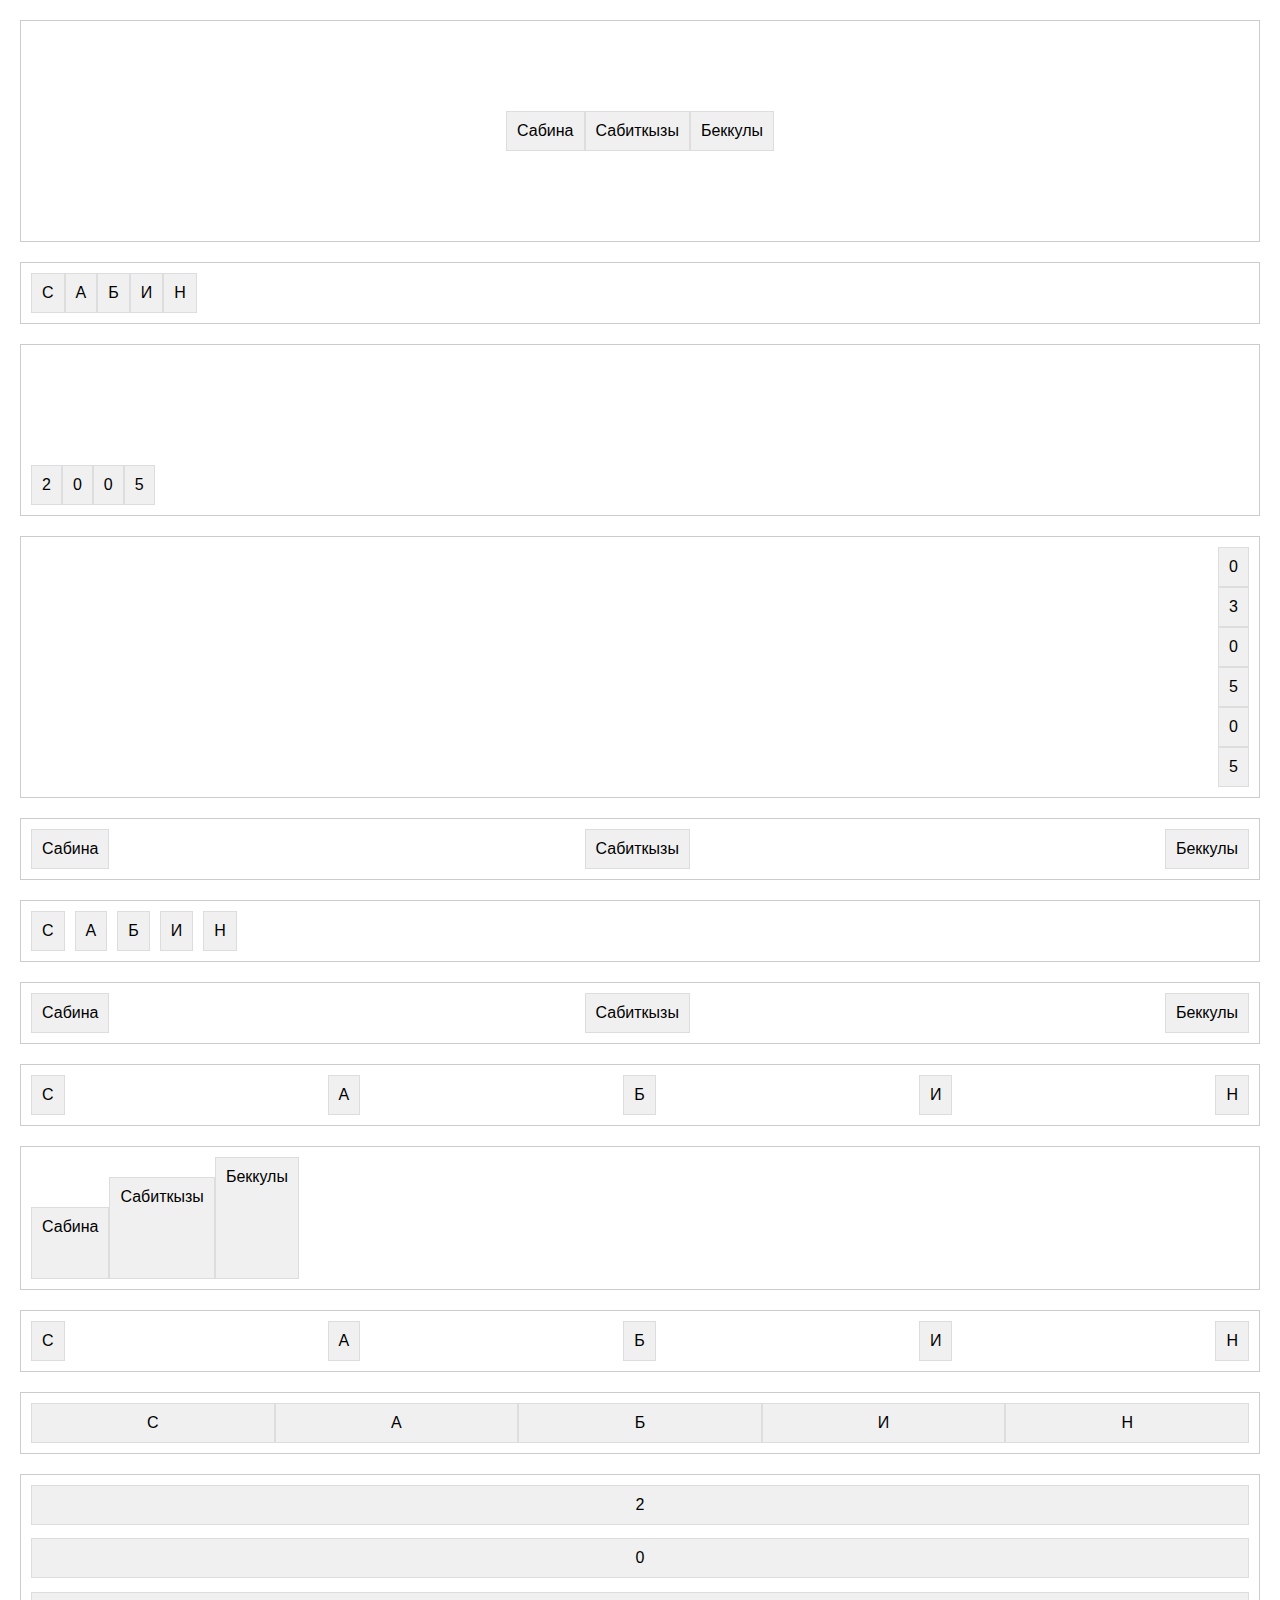
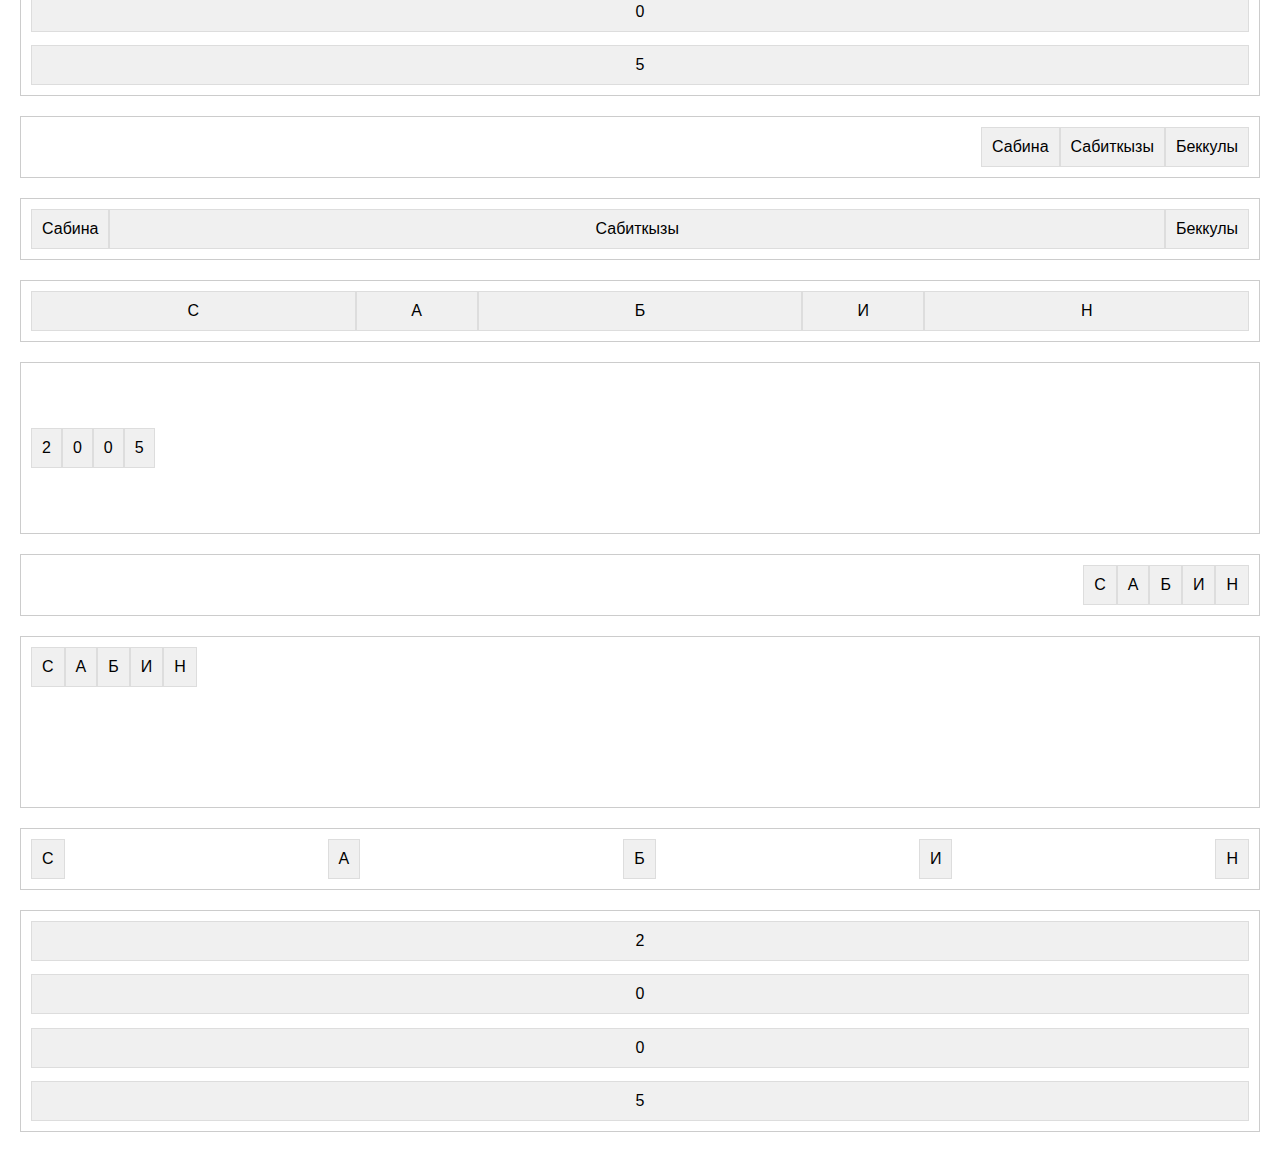
==== index.html @ b60ed4b4 "I have added 2 files" ====
<!DOCTYPE html>
<html lang="en">
<head>
  <meta charset="UTF-8">
  <meta name="viewport" content="width=device-width, initial-scale=1.0">
  <title>practice 3</title>
  <link rel="stylesheet" href="style2.css">
</head>
<body>
  <div class="container center-container1">
    <div class="item">Сабина</div>
    <div class="item">Сабиткызы</div>
    <div class="item">Беккулы</div>
  </div>

  <div class="container space-evenly-container1">
    <div class="item">С</div>
    <div class="item">А</div>
    <div class="item">Б</div>
    <div class="item">И</div>
    <div class="item">Н</div>
  </div>

  <div class="container align-end-container3">
    <div class="item">2</div>
    <div class="item">0</div>
    <div class="item">0</div>
    <div class="item">5</div>
  </div>

  <div class="container column-right-container4">
    <div class="item">0</div>
    <div class="item">3</div>
    <div class="item">0</div>
    <div class="item">5</div>
    <div class="item">0</div>
    <div class="item">5</div>
  </div>

  <div class="container equal-space-container5">
    <div class="item">Сабина</div>
    <div class="item">Сабиткызы</div>
    <div class="item">Беккулы</div>
  </div>

  <div class="container wrap-container6">
    <div class="item">С</div>
    <div class="item">А</div>
    <div class="item">Б</div>
    <div class="item">И</div>
    <div class="item">Н</div>
  </div>

  <div class="container space-between-container7">
    <div class="item">Сабина</div>
    <div class="item">Сабиткызы</div>
    <div class="item">Беккулы</div>
  </div>

  <div class="container end-space-container8">
    <div class="item">С</div>
    <div class="item">А</div>
    <div class="item">Б</div>
    <div class="item">И</div>
    <div class="item">Н</div>
  </div>

  <div class="container align-bottom-container9">
    <div class="item" style="height: 50px;">Сабина</div>
    <div class="item" style="height: 80px;">Сабиткызы</div>
    <div class="item" style="height: 100px;">Беккулы</div>
  </div>

  <div class="container gap-container10">
    <div class="item">С</div>
    <div class="item">А</div>
    <div class="item">Б</div>
    <div class="item">И</div>
    <div class="item">Н</div>
  </div>

  <div class="container equal-width-container11">
    <div class="item">С</div>
    <div class="item">А</div>
    <div class="item">Б</div>
    <div class="item">И</div>
    <div class="item">Н</div>
  </div>

  <div class="container vertical-fill-container12">
    <div class="item">2</div>
    <div class="item">0</div>
    <div class="item">0</div>
    <div class="item">5</div>
  </div>

  <div class="container right-align-container13">
    <div class="item">Сабина</div>
    <div class="item">Сабиткызы</div>
    <div class="item">Беккулы</div>
  </div>

  <div class="container grow-center-container14">
    <div class="item">Сабина</div>
    <div class="item">Сабиткызы</div>
    <div class="item">Беккулы</div>
  </div>

  <div class="container flex-fixed-container15">
    <div class="item">С</div>
    <div class="item">А</div>
    <div class="item">Б</div>
    <div class="item">И</div>
    <div class="item">Н</div>
  </div>

  <div class="container vertical-center-container16">
    <div class="item">2</div>
    <div class="item">0</div>
    <div class="item">0</div>
    <div class="item">5</div>
  </div>

  <div class="container start-end-container17">
    <div class="item">С</div>
    <div class="item">А</div>
    <div class="item">Б</div>
    <div class="item">И</div>
    <div class="item">Н</div>
  </div>

  <div class="container rows-left-container18">
    <div class="item">С</div>
    <div class="item">А</div>
    <div class="item">Б</div>
    <div class="item">И</div>
    <div class="item">Н</div>
  </div>

  <div class="container between-space-container19">
    <div class="item">С</div>
    <div class="item">А</div>
    <div class="item">Б</div>
    <div class="item">И</div>
    <div class="item">Н</div>
  </div>

  <div class="container equal-column-container20">
    <div class="item">2</div>
    <div class="item">0</div>
    <div class="item">0</div>
    <div class="item">5</div>
  </div>
</body>
</html>
---- style2.css ----
body {
  font-family: Arial, sans-serif;
  margin: 20px;
}
.container {
  display: flex;
  margin: 20px 0;
  padding: 10px;
  border: 1px solid #ccc;
}
.item {
  background-color: #f0f0f0;
  border: 1px solid #ddd;
  padding: 10px;
  text-align: center;
}

/* 1. Три элемента по центру вертикально и горизонтально */
.center-container1 {
  justify-content: center;
  align-items: center;
  height: 200px;
}

/* 2. Пять элементов с равными промежутками */
.space-evenly-container2 {
  justify-content: space-evenly;
}

/* 3. Элементы прижаты к нижней границе */
.align-end-container3 {
  align-items: flex-end;
  height: 150px;
}

/* 4. Шесть элементов в столбик, выравнивание по правому краю */
.column-right-container4 {
  flex-direction: column;
  align-items: flex-end;
}

/* 5. Элементы разного размера занимают равное пространство */
.equal-space-container5 {
  justify-content: space-between;
}
.equal-space-container .item {
  flex: 1;
}

/* 6. Элементы по горизонтали с переносом строк */
.wrap-container6 {
  flex-wrap: wrap;
  gap: 10px;
}

/* 7. Первый и последний элемент зафиксированы, средний по центру */
.space-between-container7 {
  justify-content: space-between;
}

/* 8. Элементы в конце строки с равными промежутками */
.end-space-container8 {
  justify-content: space-between;
  align-items: flex-end;
}

/* 9. Элементы разной высоты по нижнему краю */
.align-bottom-container9 {
  align-items: flex-end;
}

/* 10. Отступы только между элементами */
.gap-container10 {
  justify-content: space-between;
}

/* 11. Элементы одинаковой ширины */
.equal-width-container11 .item {
  flex: 1;
}

/* 12. Равномерное заполнение вертикального пространства */
.vertical-fill-container12 {
  flex-direction: column;
  justify-content: space-between;
  height: 200px;
}

/* 13. Элементы с правым выравниванием */
.right-align-container13 {
  justify-content: flex-end;
}

/* 14. Центральный элемент занимает всё пространство */
.grow-center-container14 .item:nth-child(2) {
  flex-grow: 1;
}

/* 15. Элементы с фиксированной и гибкой шириной */
.flex-fixed-container15 .item:nth-child(2),
.flex-fixed-container15 .item:nth-child(4) {
  flex: 0 0 100px;
}
.flex-fixed-container15 .item:not(:nth-child(2)):not(:nth-child(4)) {
  flex: 1;
}

/* 16. Элементы по вертикали в центре */
.vertical-center-container16 {
  align-items: center;
  height: 150px;
}

/* 17. Элементы с конца строки */
.start-end-container17 {
  justify-content: flex-end;
}

/* 18. Элементы в строках по левому краю */
.rows-left-container18 {
  flex-wrap: wrap;
  align-content: flex-start;
  height: 150px;
}

/* 19. Равное распределение свободного пространства между элементами */
.between-space-container19 {
  justify-content: space-between;
}

/* 20. Элементы в столбик с равным пространством */
.equal-column-container20 {
  flex-direction: column;
  justify-content: space-between;
  height: 200px;
}
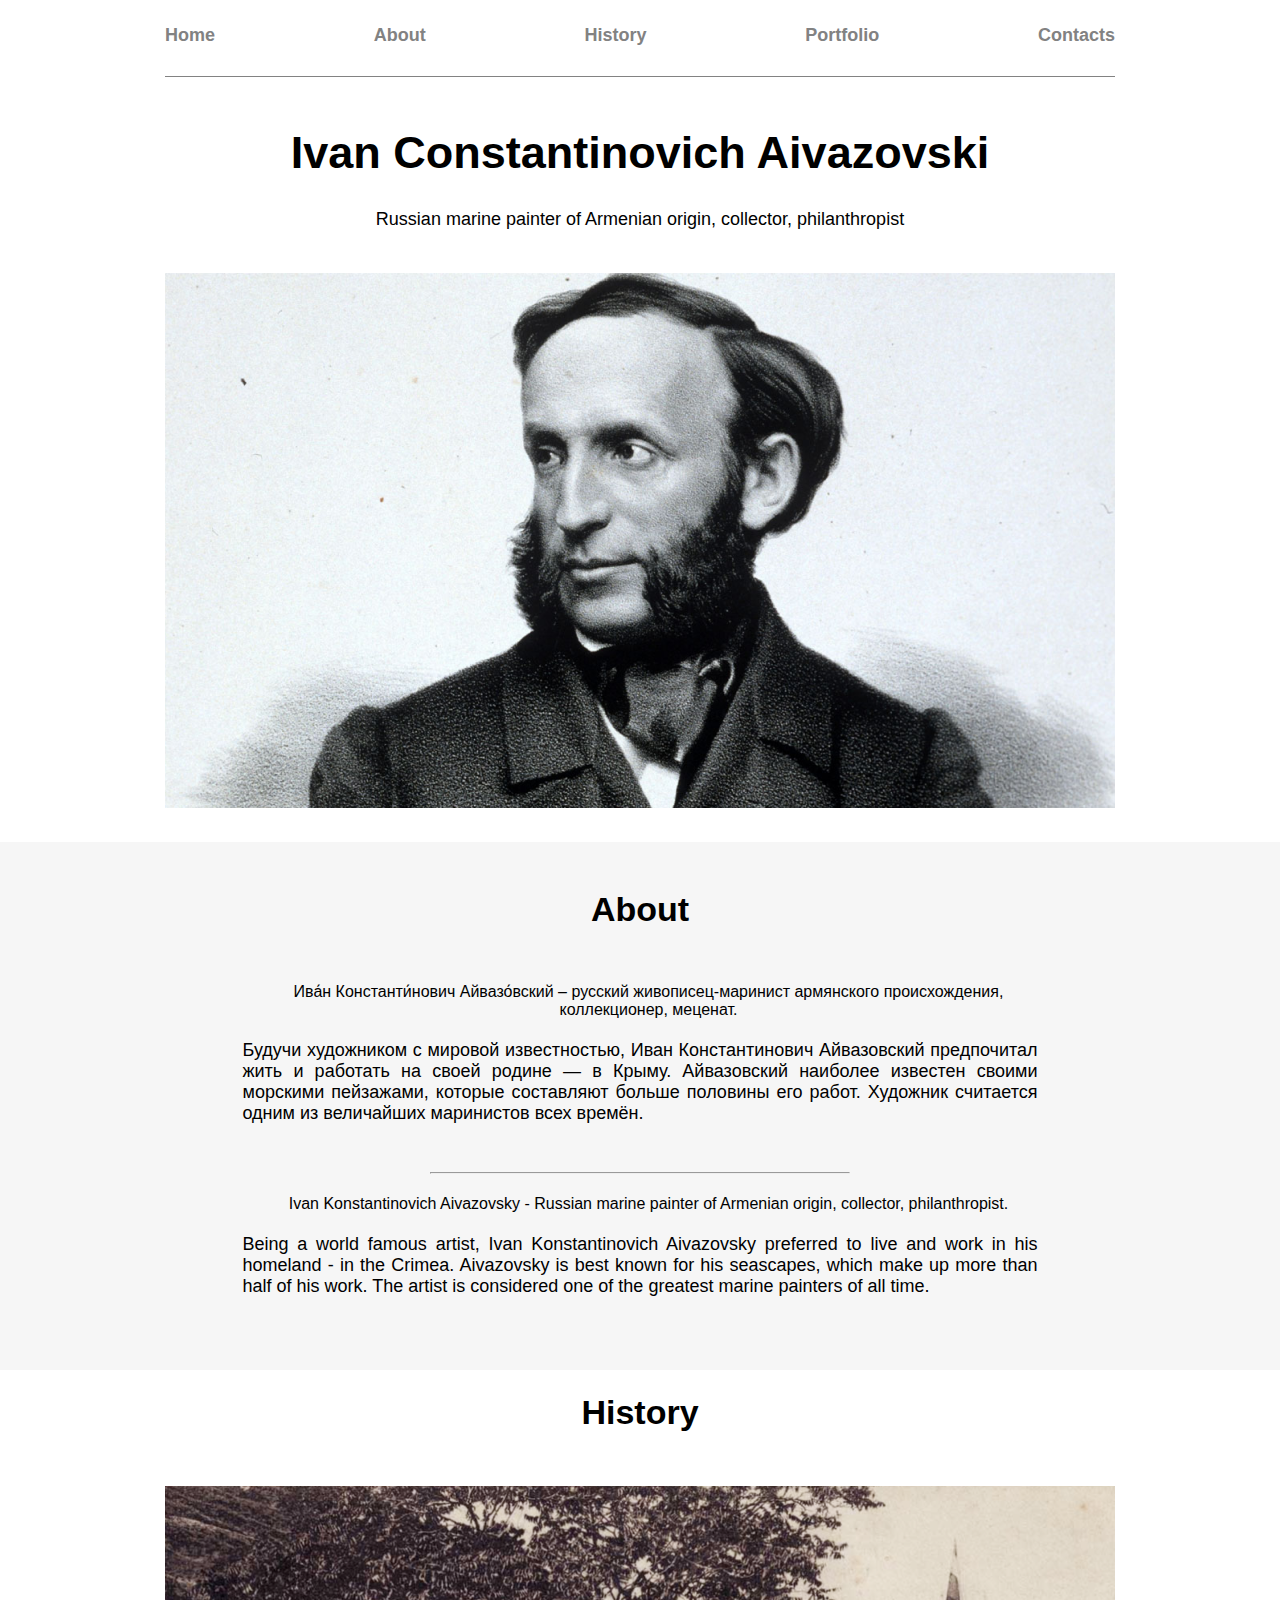
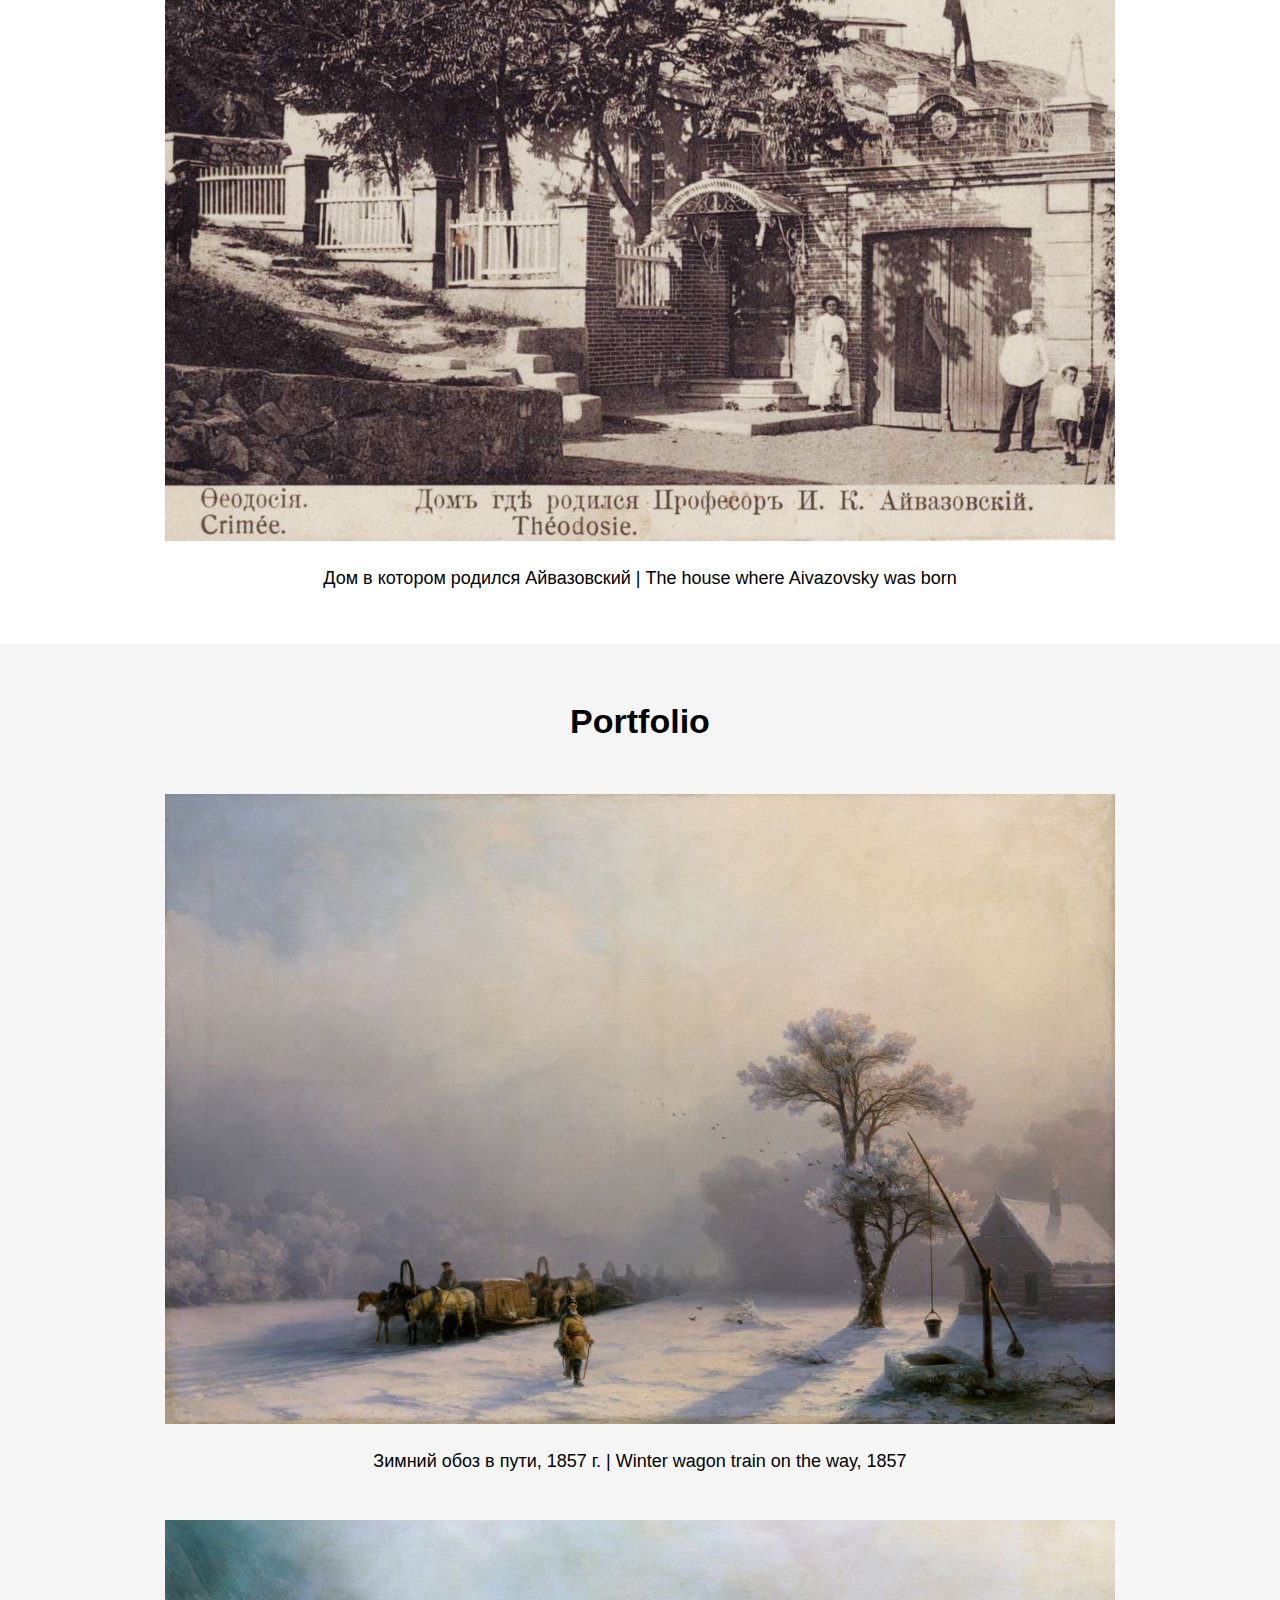
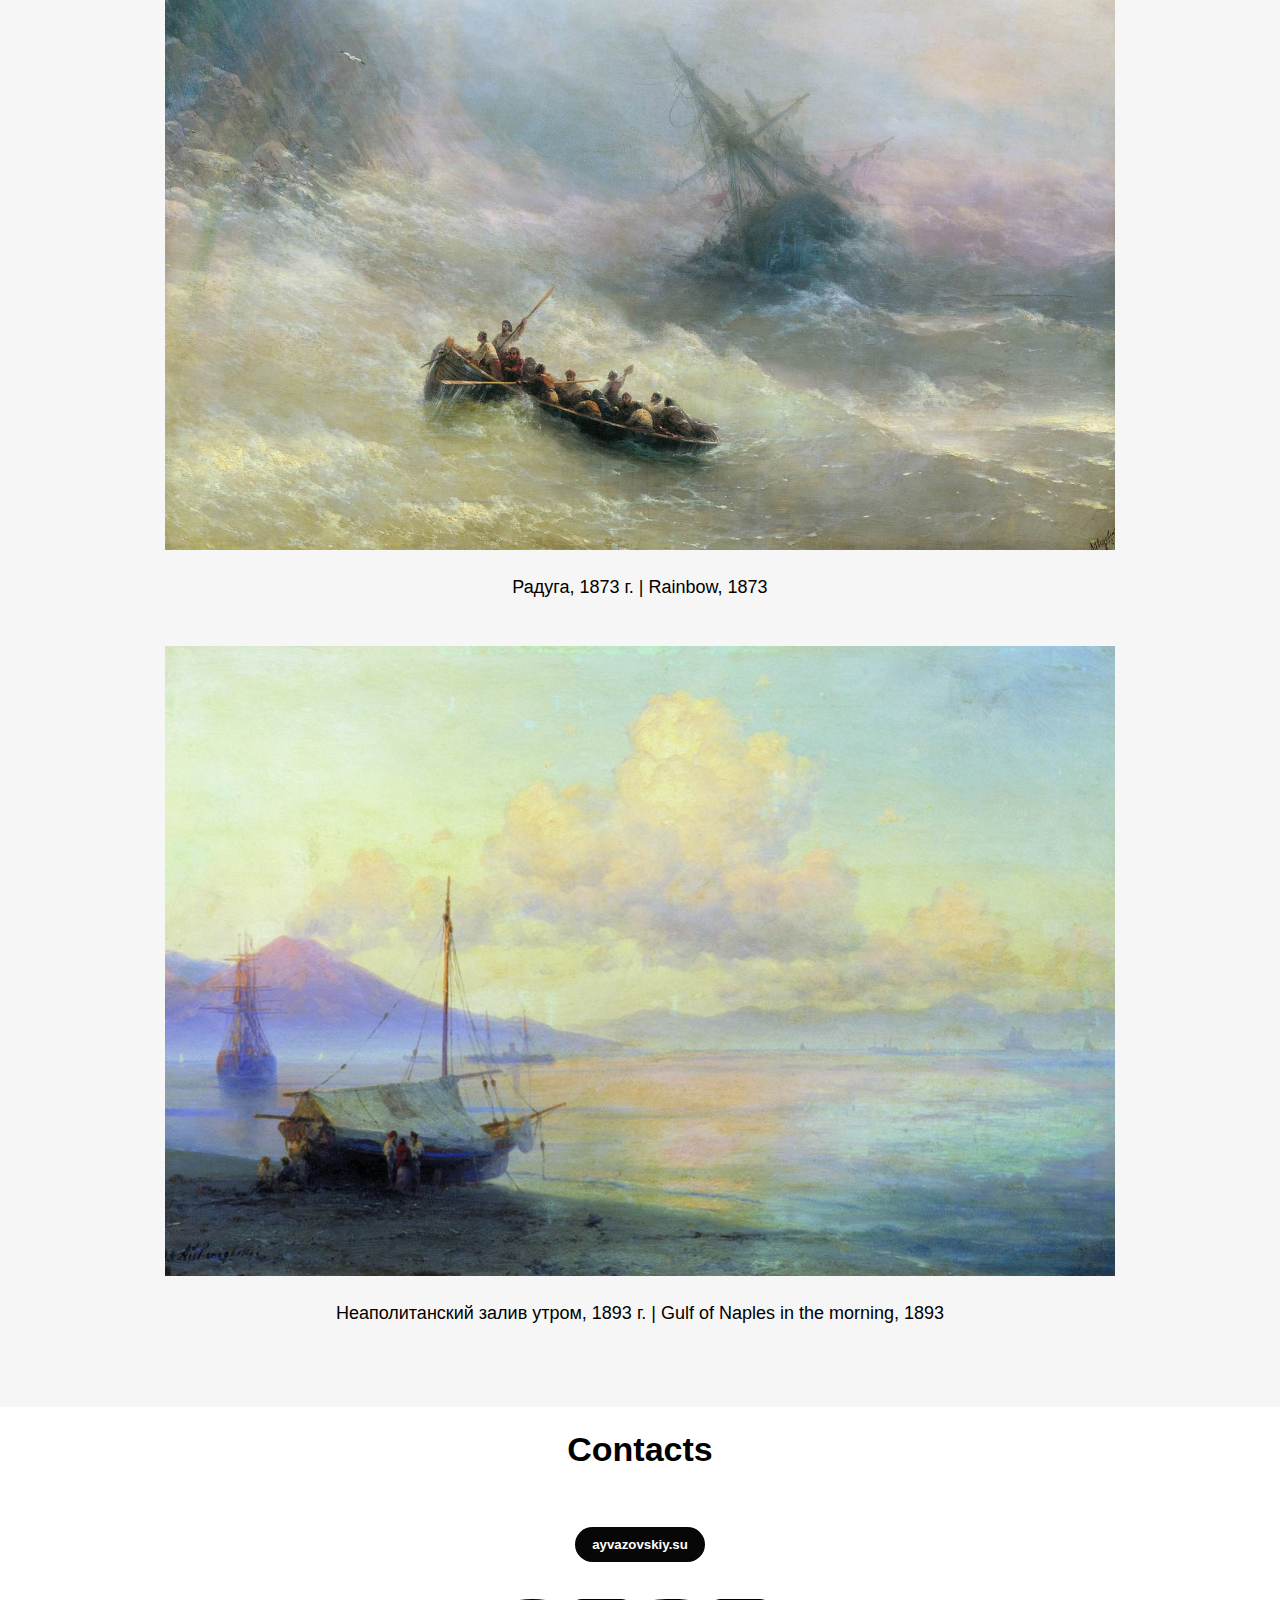
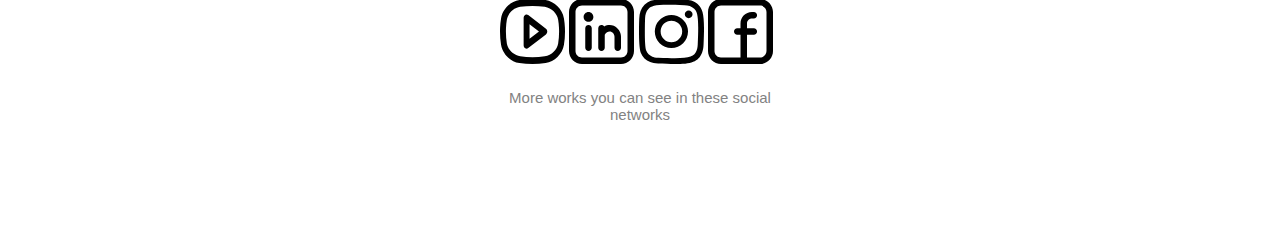
==== commit 938fe42c: "new changes and finish practice" ====
--- a/index.html
+++ b/index.html
@@ -1,155 +1,77 @@
 <!DOCTYPE html>
 <html lang="en">
-<head>
-  <meta charset="UTF-8">
-  <meta name="viewport" content="width=device-width, initial-scale=1.0">
-  <title>practice 3</title>
-  <link rel="stylesheet" href="style2.css">
-</head>
-<body>
-  <div class="container center-container1">
-    <div class="item">Сабина</div>
-    <div class="item">Сабиткызы</div>
-    <div class="item">Беккулы</div>
-  </div>
-
-  <div class="container space-evenly-container1">
-    <div class="item">С</div>
-    <div class="item">А</div>
-    <div class="item">Б</div>
-    <div class="item">И</div>
-    <div class="item">Н</div>
-  </div>
-
-  <div class="container align-end-container3">
-    <div class="item">2</div>
-    <div class="item">0</div>
-    <div class="item">0</div>
-    <div class="item">5</div>
-  </div>
-
-  <div class="container column-right-container4">
-    <div class="item">0</div>
-    <div class="item">3</div>
-    <div class="item">0</div>
-    <div class="item">5</div>
-    <div class="item">0</div>
-    <div class="item">5</div>
-  </div>
-
-  <div class="container equal-space-container5">
-    <div class="item">Сабина</div>
-    <div class="item">Сабиткызы</div>
-    <div class="item">Беккулы</div>
-  </div>
-
-  <div class="container wrap-container6">
-    <div class="item">С</div>
-    <div class="item">А</div>
-    <div class="item">Б</div>
-    <div class="item">И</div>
-    <div class="item">Н</div>
-  </div>
-
-  <div class="container space-between-container7">
-    <div class="item">Сабина</div>
-    <div class="item">Сабиткызы</div>
-    <div class="item">Беккулы</div>
-  </div>
-
-  <div class="container end-space-container8">
-    <div class="item">С</div>
-    <div class="item">А</div>
-    <div class="item">Б</div>
-    <div class="item">И</div>
-    <div class="item">Н</div>
-  </div>
-
-  <div class="container align-bottom-container9">
-    <div class="item" style="height: 50px;">Сабина</div>
-    <div class="item" style="height: 80px;">Сабиткызы</div>
-    <div class="item" style="height: 100px;">Беккулы</div>
-  </div>
-
-  <div class="container gap-container10">
-    <div class="item">С</div>
-    <div class="item">А</div>
-    <div class="item">Б</div>
-    <div class="item">И</div>
-    <div class="item">Н</div>
-  </div>
-
-  <div class="container equal-width-container11">
-    <div class="item">С</div>
-    <div class="item">А</div>
-    <div class="item">Б</div>
-    <div class="item">И</div>
-    <div class="item">Н</div>
-  </div>
-
-  <div class="container vertical-fill-container12">
-    <div class="item">2</div>
-    <div class="item">0</div>
-    <div class="item">0</div>
-    <div class="item">5</div>
-  </div>
-
-  <div class="container right-align-container13">
-    <div class="item">Сабина</div>
-    <div class="item">Сабиткызы</div>
-    <div class="item">Беккулы</div>
-  </div>
-
-  <div class="container grow-center-container14">
-    <div class="item">Сабина</div>
-    <div class="item">Сабиткызы</div>
-    <div class="item">Беккулы</div>
-  </div>
-
-  <div class="container flex-fixed-container15">
-    <div class="item">С</div>
-    <div class="item">А</div>
-    <div class="item">Б</div>
-    <div class="item">И</div>
-    <div class="item">Н</div>
-  </div>
-
-  <div class="container vertical-center-container16">
-    <div class="item">2</div>
-    <div class="item">0</div>
-    <div class="item">0</div>
-    <div class="item">5</div>
-  </div>
-
-  <div class="container start-end-container17">
-    <div class="item">С</div>
-    <div class="item">А</div>
-    <div class="item">Б</div>
-    <div class="item">И</div>
-    <div class="item">Н</div>
-  </div>
-
-  <div class="container rows-left-container18">
-    <div class="item">С</div>
-    <div class="item">А</div>
-    <div class="item">Б</div>
-    <div class="item">И</div>
-    <div class="item">Н</div>
-  </div>
-
-  <div class="container between-space-container19">
-    <div class="item">С</div>
-    <div class="item">А</div>
-    <div class="item">Б</div>
-    <div class="item">И</div>
-    <div class="item">Н</div>
-  </div>
-
-  <div class="container equal-column-container20">
-    <div class="item">2</div>
-    <div class="item">0</div>
-    <div class="item">0</div>
-    <div class="item">5</div>
-  </div>
-</body>
+  <head>
+    <meta charset="UTF-8" />
+    <meta name="viewport" content="width=device-width, initial-scale=1.0" />
+    <link rel="preconnect" href="https://fonts.googleapis.com" />
+    <link rel="preconnect" href="https://fonts.gstatic.com" crossorigin />
+    <link
+      href="https://fonts.googleapis.com/css2?family=Roboto:ital,wght@0,100..900;1,100..900&display=swap"
+      rel="stylesheet"
+    />
+    <link rel="stylesheet" href="index.css" />
+    <link rel="icon" type ="images" href="assets/favicon@2x.png" />
+    <title>Aivazovski</title>
+  </head>
+  <body>
+    <header class="header">
+      <div class="container">
+        <nav class="nav">
+          <ul class="nav-list">
+            <li><a href="#" class="nav-link">Home</a></li>
+            <li><a href="#" class="nav-link">About</a></li>
+            <li><a href="#" class="nav-link">History</a></li>
+            <li><a href="#" class="nav-link">Portfolio</a></li>
+            <li><a href="#" class="nav-link">Contacts</a></li>
+          </ul>
+        </nav>
+      </div>
+    </header>
+    <div class="hero container">
+      <div class="hero--info">
+        <h1>Ivan Constantinovich Aivazovski</h1>
+        <p>Russian marine painter of Armenian origin, collector, philanthropist</p>
+      </div>
+      <img src="assets/img/portrait 1.png" alt="" class="img">
+    </div>
+   <section class="about">
+    <div class="about--info container">
+      <h2>About</h2>
+      <h4>Ива́н Константи́нович Айвазо́вский – русский живописец-маринист армянского происхождения, коллекционер, меценат.</h4>
+      <p>Будучи художником с мировой известностью, Иван Константинович Айвазовский предпочитал жить и работать на своей родине — в Крыму. Айвазовский наиболее известен своими морскими пейзажами, которые составляют больше половины его работ. Художник считается одним из величайших маринистов всех времён.</p>
+      <hr>
+      <h4>Ivan Konstantinovich Aivazovsky - Russian marine painter of Armenian origin, collector, philanthropist.</h4>
+      <p>Being a world famous artist, Ivan Konstantinovich Aivazovsky preferred to live and work in his homeland - in the Crimea. Aivazovsky is best known for his seascapes, which make up more than half of his work. The artist is considered one of the greatest marine painters of all time.</p>
+    </div>
+    </section>
+    <div class="img1 container">
+      <h2>History</h2>
+      <img src="assets/img/дом_где_родился_айвазовский 1history.png" alt="" class="img">
+      <p>Дом в котором родился Айвазовский | The house where Aivazovsky was born </p>
+    </div>
+    <section class="portfolio">
+      <h2>Portfolio</h2>
+      <div class="img2 container">
+        <img src="assets/img/Зимний обоз в пути (картина Ивана Айвазовского, 1857) 1.png" alt="" class="img">
+        <p>Зимний обоз в пути, 1857 г. | Winter wagon train on the way, 1857 </p>
+      </div>
+      <div class="img3 container">
+        <img src="assets/img/Айвазовский_Радуга_1873 1.png" alt="" class="img">
+        <p>Радуга, 1873 г. | Rainbow, 1873 </p>
+      </div>
+      <div class="img1 container">
+        <img src="assets/img/неаполитанский_залив_утром_1893 1.png" alt="" class="img">
+        <p>Неаполитанский залив утром, 1893 г. | Gulf of Naples in the morning, 1893 </p>
+      </div>
+    </section>
+    <h2>Contacts</h2>
+    <section class="social-icons container">
+      <h5 class="button"><a href="ayvazovskiy.su">ayvazovskiy.su</a></h5>
+      <img src="assets/img/YouTube_SVG.svg" class="img">
+      <img src="assets/img/Linkedin_SVG.svg" class="img">
+      <img src="assets/img/Instagram_SVG.svg" class="img">
+      <img src="assets/img/Facebook_SVG.svg" class="img">
+      <p>More works you can see in these social networks</p>
+    </section>
+  </body>
 </html>
--- a/index.css
+++ b/index.css
@@ -0,0 +1,3 @@
+@import url("style/variable.css");
+@import url("style/header.css");
+@import url("style/basic.css");
